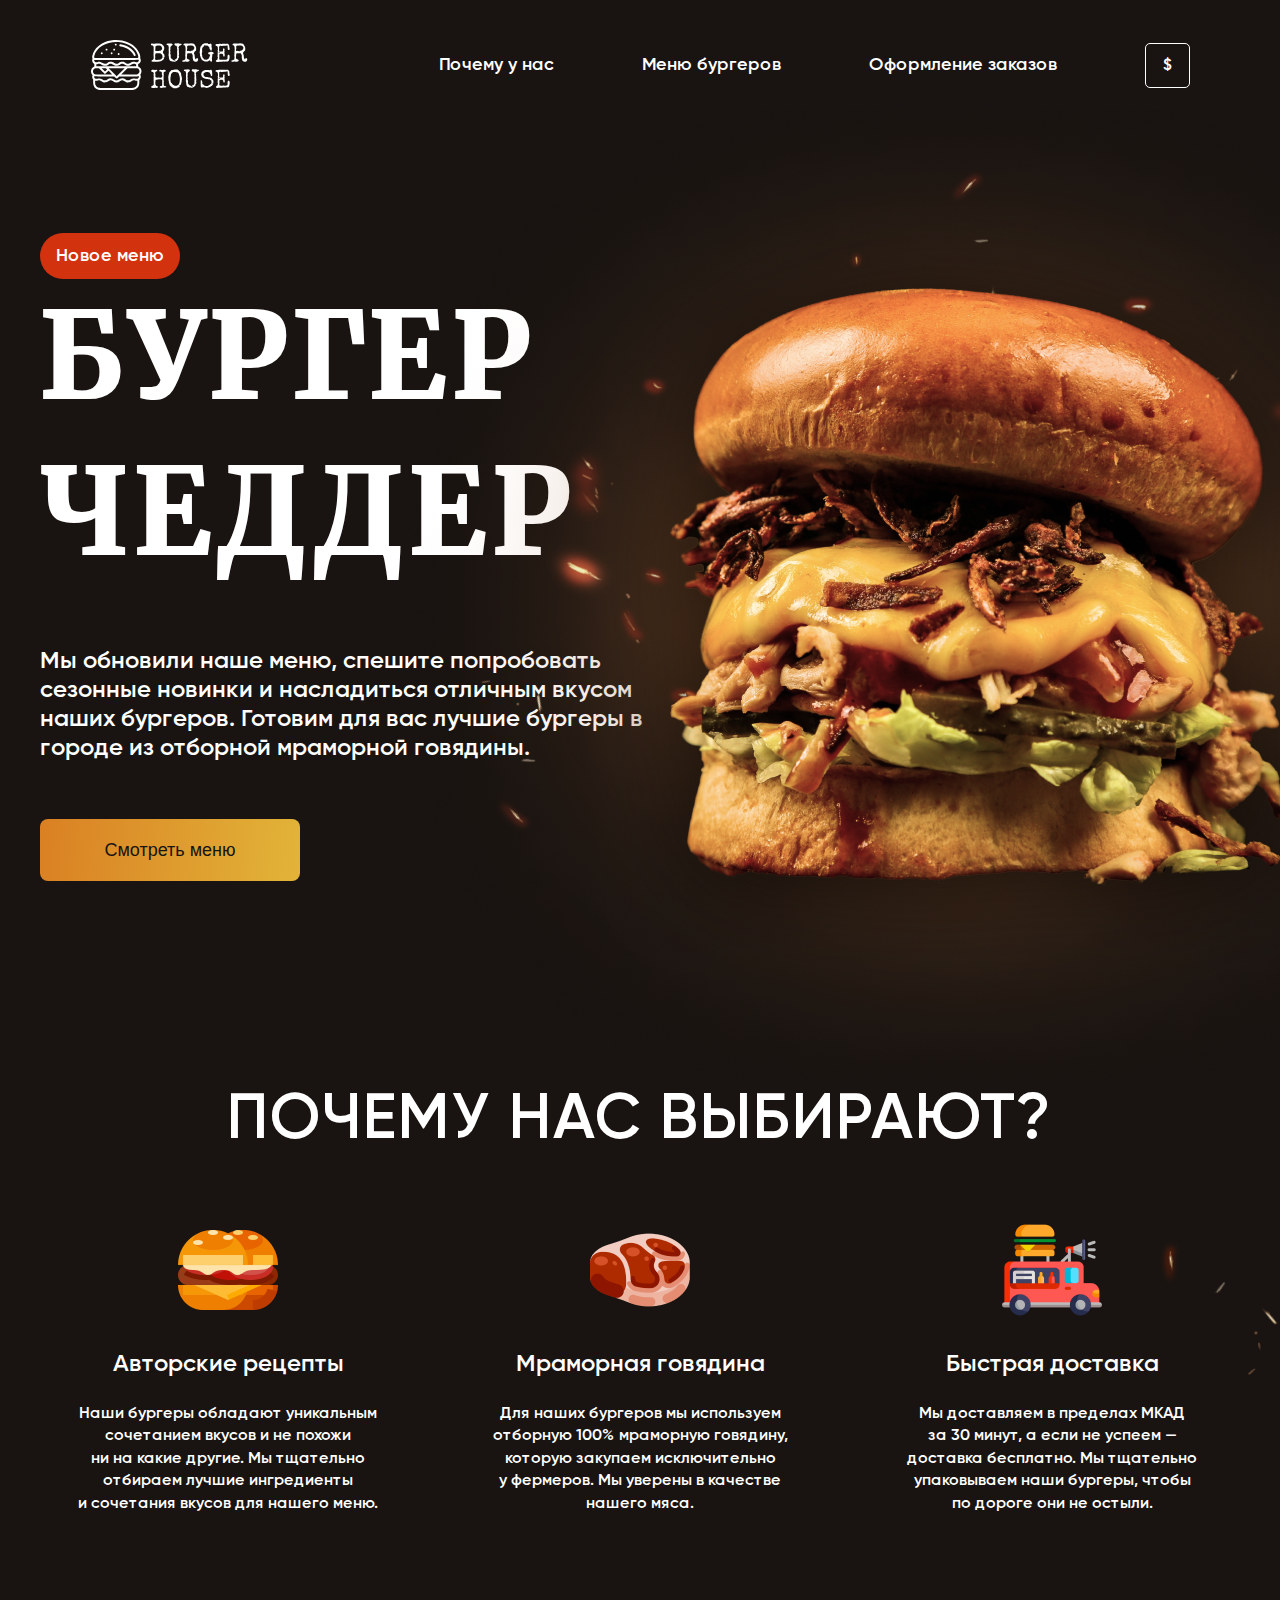
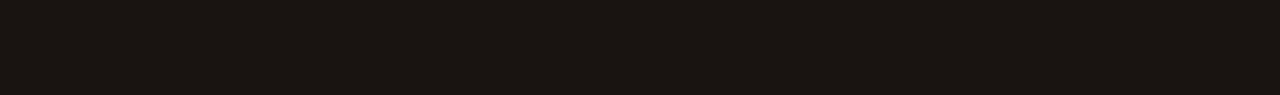
==== index.html @ 3ba9c291 "2 urok change error1" ====
<!DOCTYPE html>
<html lang="en">
<head>
    <meta charset="UTF-8">
    <meta name="viewport" content="width=device-width, initial-scale=1.0">
    <title>ITlogiya</title>
    <link rel="stylesheet" href="Styles/style.css">
</head>
<body>
    <section class="main">
        <header class="header">
            <div class="container">
                <div class="logo">
                    <img src="../Images/Logo.svg" alt="">
                </div>
                <nav class="menu">
                    <ul class="menu-list">
                        <li class="menu-item">
                            <a href="#">Почему у нас</a>
                        </li>
                        <li class="menu-item">
                            <a href="#">Меню бургеров</a>
                        </li>
                        <li class="menu-item">
                            <a href="#">Оформление заказов</a>
                        </li>
                    </ul>
                </nav>
                <div class="currency" title="Изменить валюту">$</div>
            </div>
        </header>

        <section class="main-content">
            <div class="container">
                <div class="main-info">
                    <span class="main-small-info">Новое меню</span>
                    <h1 class="main-title">бургер чеддер</h1>
                    <p class="main-text">
                        Мы обновили наше меню, спешите попробовать сезонные новинки и насладиться отличным вкусом наших бургеров. Готовим для вас лучшие бургеры в городе из отборной мраморной говядины.
                    </p>
                    <div class="main-action">
                        <button class="button">Смотреть меню</button>
                    </div>
                </div>
                <img src="../Images/main_burger.png" alt="Big burger" class="main-image">
            </div>
        </section>
    </section>

    <section class="why">
        <div class="container">
            <div class="why-title">Почему нас выбирают?</div>
            <div class="why-items">
                <div class="why-item">
                    <img src="../Images/burger.png" alt="burger" class="why-item-img">
                    <div class="why-item-title">Авторские рецепты</div>
                    <div class="why-item-text">Наши бургеры обладают уникальным сочетанием вкусов и не похожи ни на какие другие. Мы тщательно отбираем лучшие ингредиенты и сочетания вкусов для нашего меню.
                    </div>
                </div>
                <div class="why-item">
                    <img src="../Images/meat.png" alt="burger" class="why-item-img">
                    <div class="why-item-title">Мраморная говядина</div>
                    <div class="why-item-text">Для наших бургеров мы используем отборную 100% мраморную говядину, которую закупаем исключительно у фермеров. Мы уверены в качестве нашего мяса.
                    </div>
                </div>
                <div class="why-item">
                    <img src="../Images/food truck.png" alt="burger" class="why-item-img">
                    <div class="why-item-title">Быстрая доставка</div>
                    <div class="why-item-text">Мы доставляем в пределах МКАД за 30 минут, а если не успеем — доставка бесплатно. Мы тщательно упаковываем наши бургеры, чтобы по дороге они не остыли.
                    </div>
                </div>
            </div>
        </div>
    </section>

</body>
</html>
---- Styles/style.css ----
* {
    margin: 0;
    padding: 0;
}

@font-face {
    font-family: 'Gilroy';
    src: url("../Fonts/Gilroy-Semibold.ttf");
}

@font-face {
    font-family: 'Merriweather';
    src: url("../Fonts/Merriweather-Black.ttf");
}

body {
    background-color: #191411;
    font-family: 'Gilroy', sans-serif;
    color: white;
}

.container {
    max-width: 1200px;
    margin: 0px auto;
}

.button {
    border-radius: 8px;
    background: linear-gradient(96deg, #DA8023 0%, #E2B438 100%);
    width: 260px;
    height: 62px;
    box-sizing: border-box;
    display: flex;
    justify-content: center;
    align-items: center;
    border: 0;
    cursor: pointer;
    outline: none;
    font-size: 18px;
    color: #191411;
}

.button:hover{
    background: linear-gradient(96deg, #ac6115 0%, #9e7a19 100%);
}

.main{
    overflow: hidden;
    background-image: url("../Images/main_bg.png");
    background-position: top center;
}

.header {
    padding: 40px 0px;
}



.header, .container {
    display: flex;
    align-items: center;
    
}

.logo img {
    vertical-align: bottom;
}

.menu {
    margin-left: 191px;
}

.menu-list {
    list-style: none;
    display: flex;
}

.menu-item {
    margin-right: 88px;
}

.menu-item a {
    font-size: 18px;
    color: #fff;
    text-decoration: none;
    cursor: pointer;
}

.menu-item a:hover {
    border-bottom: 2px solid white;
}
.currency {
    border:  1px solid #fff;
    border-radius: 5px;
    width: 45px;
    height: 45px;
    padding: 6px;
    box-sizing: border-box;
    text-align: center;
    cursor: pointer;
    line-height: 32px;
    margin-left: auto;
    user-select: none;
}

.main-content {
    padding-top: 103px;
    padding-bottom: 199px;
}

.main-content .container {
    position: relative;
}

.main-info {
    max-width: 608px;
}

.main-small-info {
    background: #d3320f;
    border-radius: 100px;
    padding: 12px 16px;
    display: inline-block;
    font-size: 18px;
}

.main-title {
    font-family: 'Merriweather', sans-serif;
    font-size: 120px;
    line-height: 130%;
    letter-spacing: 0.03em;
    text-transform: uppercase;
    margin-bottom: 56px;
}

.main-text {
    font-size: 24px;
    line-height: 29px;
    margin-bottom: 56px;
}

.main-image {
    position: absolute;
    top: -123px;
    left: calc(100% - 991px);
}

.why {
    background-image: url('../Images/whybg.png');
    background-position: top center;
    background-size: initial;
    padding-bottom: 180px;
}

.why .container {
    display: flex;
    flex-direction: column;
}


.why-title{
    font-family: 'Merriweather' sans-serif;
    font-size: 64px;
    line-height: 80px;
    text-align: center;
    letter-spacing: 0.03em;
    text-transform: uppercase;
}

.why-items{
    margin-top: 60px;
    display: grid;
    gap: 100px;
    grid-template-columns: repeat(3, 312px);
    justify-content: center;
}

.why-item {
    text-align: center;
}

.why-item-title {
    font-size: 24px;
    line-height: 29px;
    padding: 24px 0px;
}

.why-item-text {
    font-size: 16px;
    line-height: 140%;
}
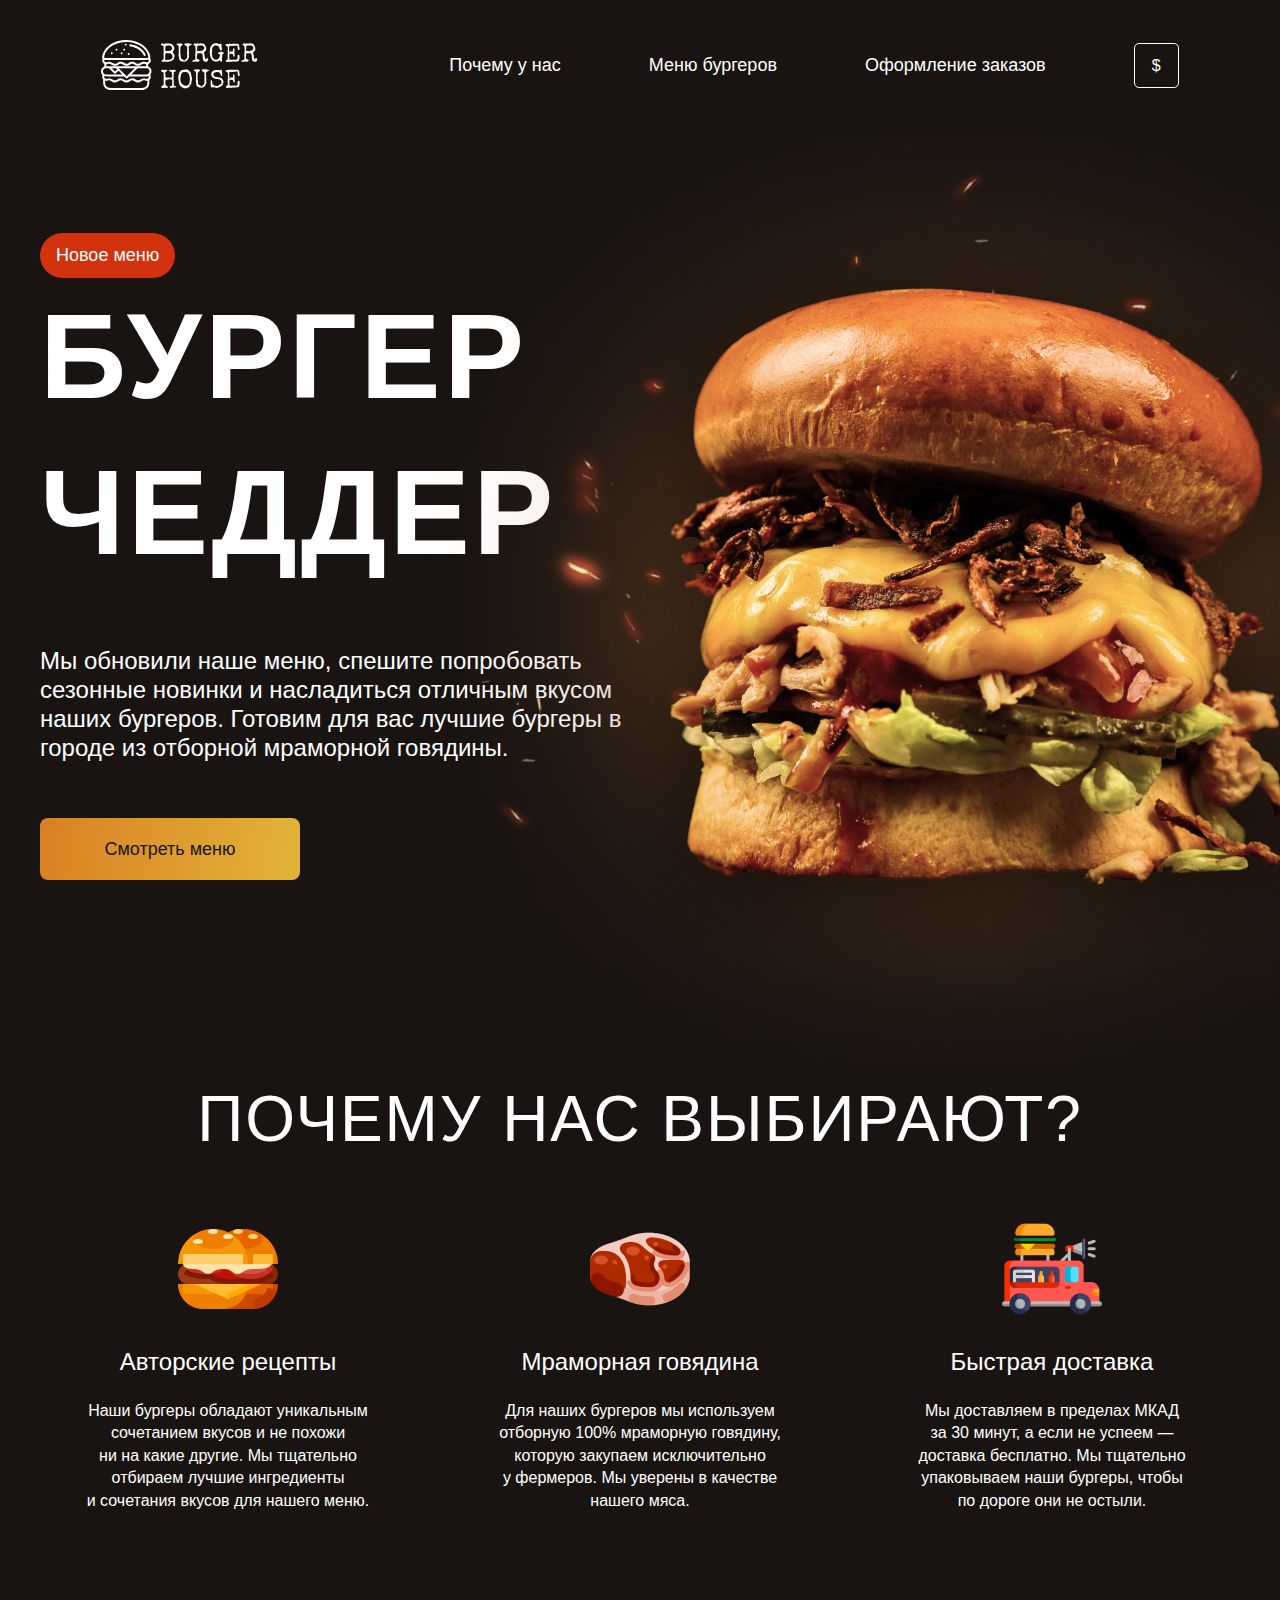
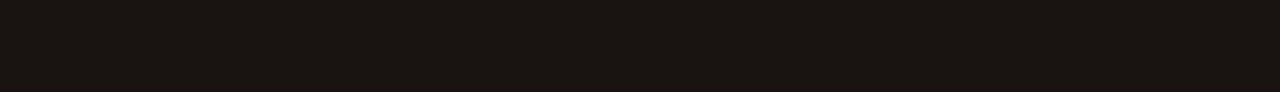
==== commit c94d0384: "change error2" ====
--- a/index.html
+++ b/index.html
@@ -11,7 +11,7 @@
         <header class="header">
             <div class="container">
                 <div class="logo">
-                    <img src="../Images/Logo.svg" alt="">
+                    <img src="Images/Logo.svg" alt="">
                 </div>
                 <nav class="menu">
                     <ul class="menu-list">
@@ -42,7 +42,7 @@
                         <button class="button">Смотреть меню</button>
                     </div>
                 </div>
-                <img src="../Images/main_burger.png" alt="Big burger" class="main-image">
+                <img src="Images/main_burger.png" alt="Big burger" class="main-image">
             </div>
         </section>
     </section>
@@ -52,19 +52,19 @@
             <div class="why-title">Почему нас выбирают?</div>
             <div class="why-items">
                 <div class="why-item">
-                    <img src="../Images/burger.png" alt="burger" class="why-item-img">
+                    <img src="Images/burger.png" alt="burger" class="why-item-img">
                     <div class="why-item-title">Авторские рецепты</div>
                     <div class="why-item-text">Наши бургеры обладают уникальным сочетанием вкусов и не похожи ни на какие другие. Мы тщательно отбираем лучшие ингредиенты и сочетания вкусов для нашего меню.
                     </div>
                 </div>
                 <div class="why-item">
-                    <img src="../Images/meat.png" alt="burger" class="why-item-img">
+                    <img src="Images/meat.png" alt="burger" class="why-item-img">
                     <div class="why-item-title">Мраморная говядина</div>
                     <div class="why-item-text">Для наших бургеров мы используем отборную 100% мраморную говядину, которую закупаем исключительно у фермеров. Мы уверены в качестве нашего мяса.
                     </div>
                 </div>
                 <div class="why-item">
-                    <img src="../Images/food truck.png" alt="burger" class="why-item-img">
+                    <img src="Images/food truck.png" alt="burger" class="why-item-img">
                     <div class="why-item-title">Быстрая доставка</div>
                     <div class="why-item-text">Мы доставляем в пределах МКАД за 30 минут, а если не успеем — доставка бесплатно. Мы тщательно упаковываем наши бургеры, чтобы по дороге они не остыли.
                     </div>
--- a/Styles/style.css
+++ b/Styles/style.css
@@ -5,12 +5,12 @@
 
 @font-face {
     font-family: 'Gilroy';
-    src: url("../Fonts/Gilroy-Semibold.ttf");
+    src: url("Fonts/Gilroy-Semibold.ttf");
 }
 
 @font-face {
     font-family: 'Merriweather';
-    src: url("../Fonts/Merriweather-Black.ttf");
+    src: url("Fonts/Merriweather-Black.ttf");
 }
 
 body {
@@ -46,7 +46,7 @@
 
 .main{
     overflow: hidden;
-    background-image: url("../Images/main_bg.png");
+    background-image: url("Images/main_bg.png");
     background-position: top center;
 }
 
@@ -146,7 +146,7 @@
 }
 
 .why {
-    background-image: url('../Images/whybg.png');
+    background-image: url('Images/whybg.png');
     background-position: top center;
     background-size: initial;
     padding-bottom: 180px;
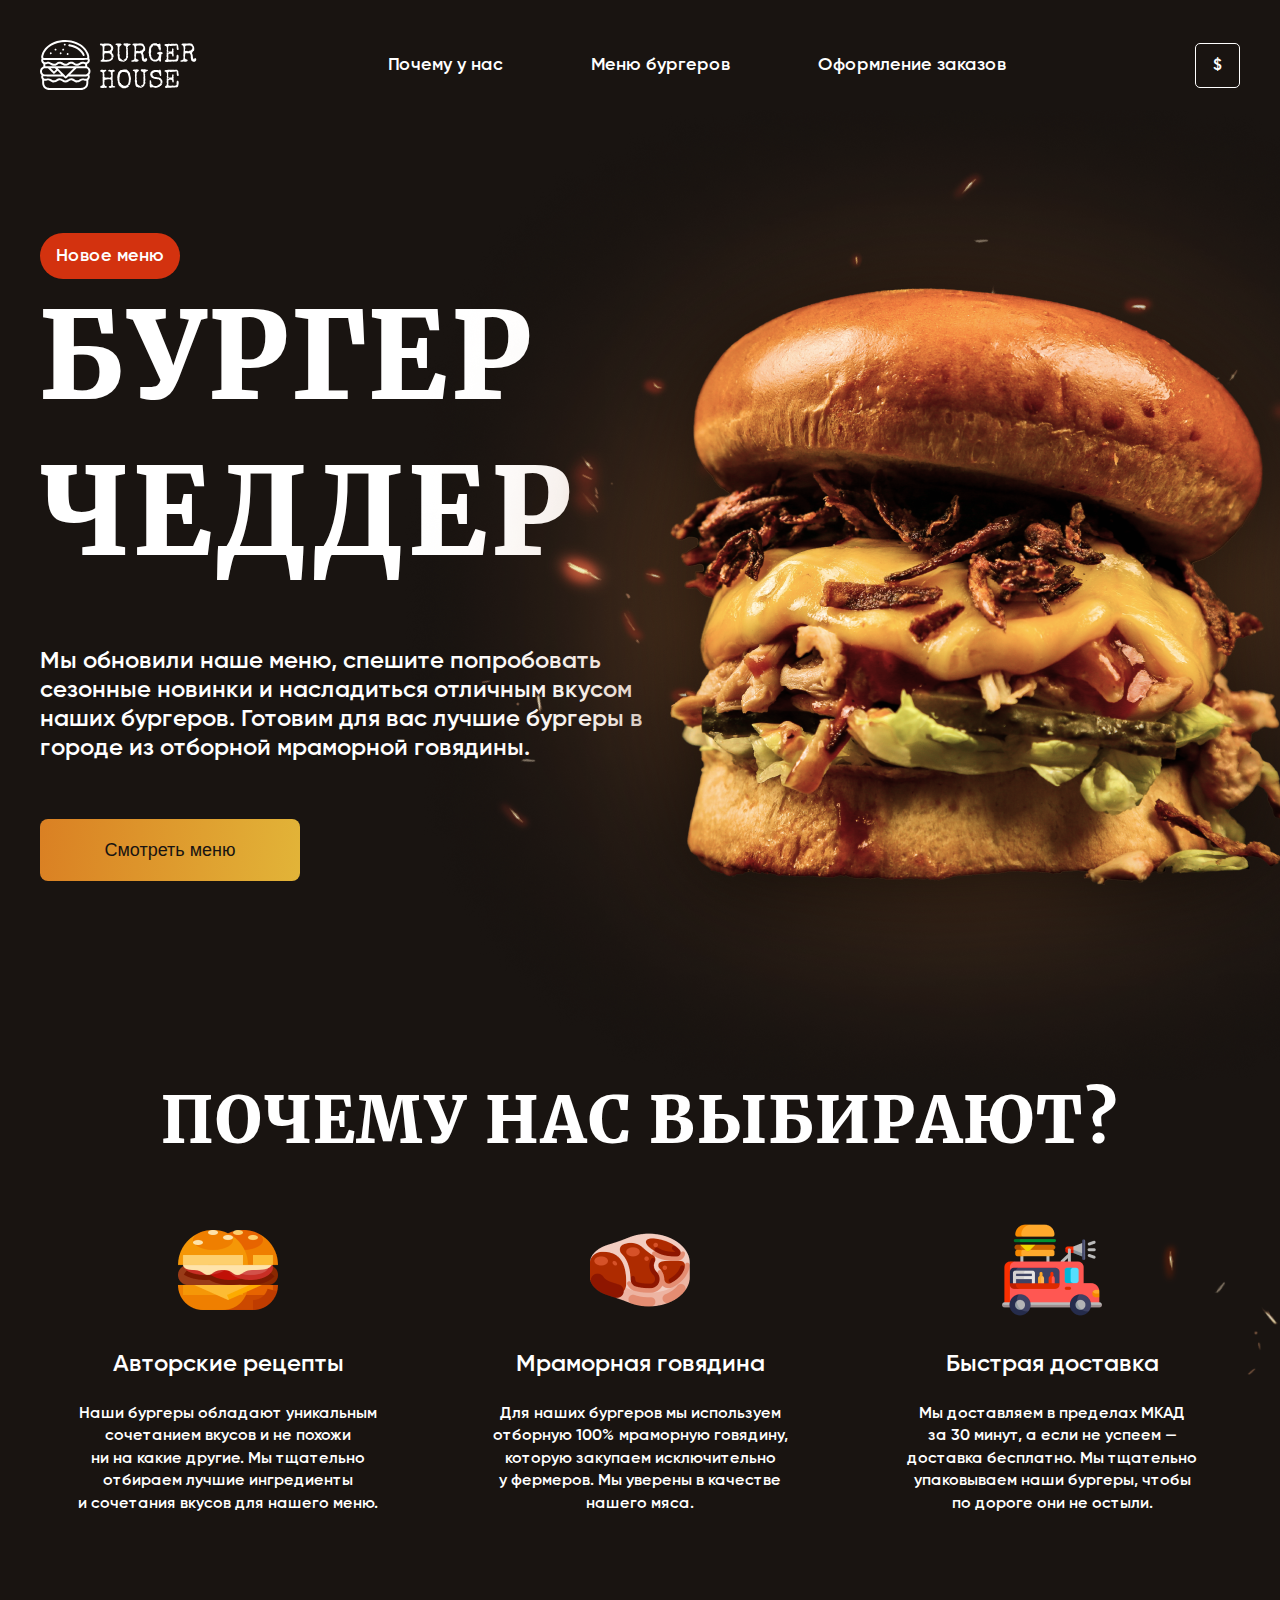
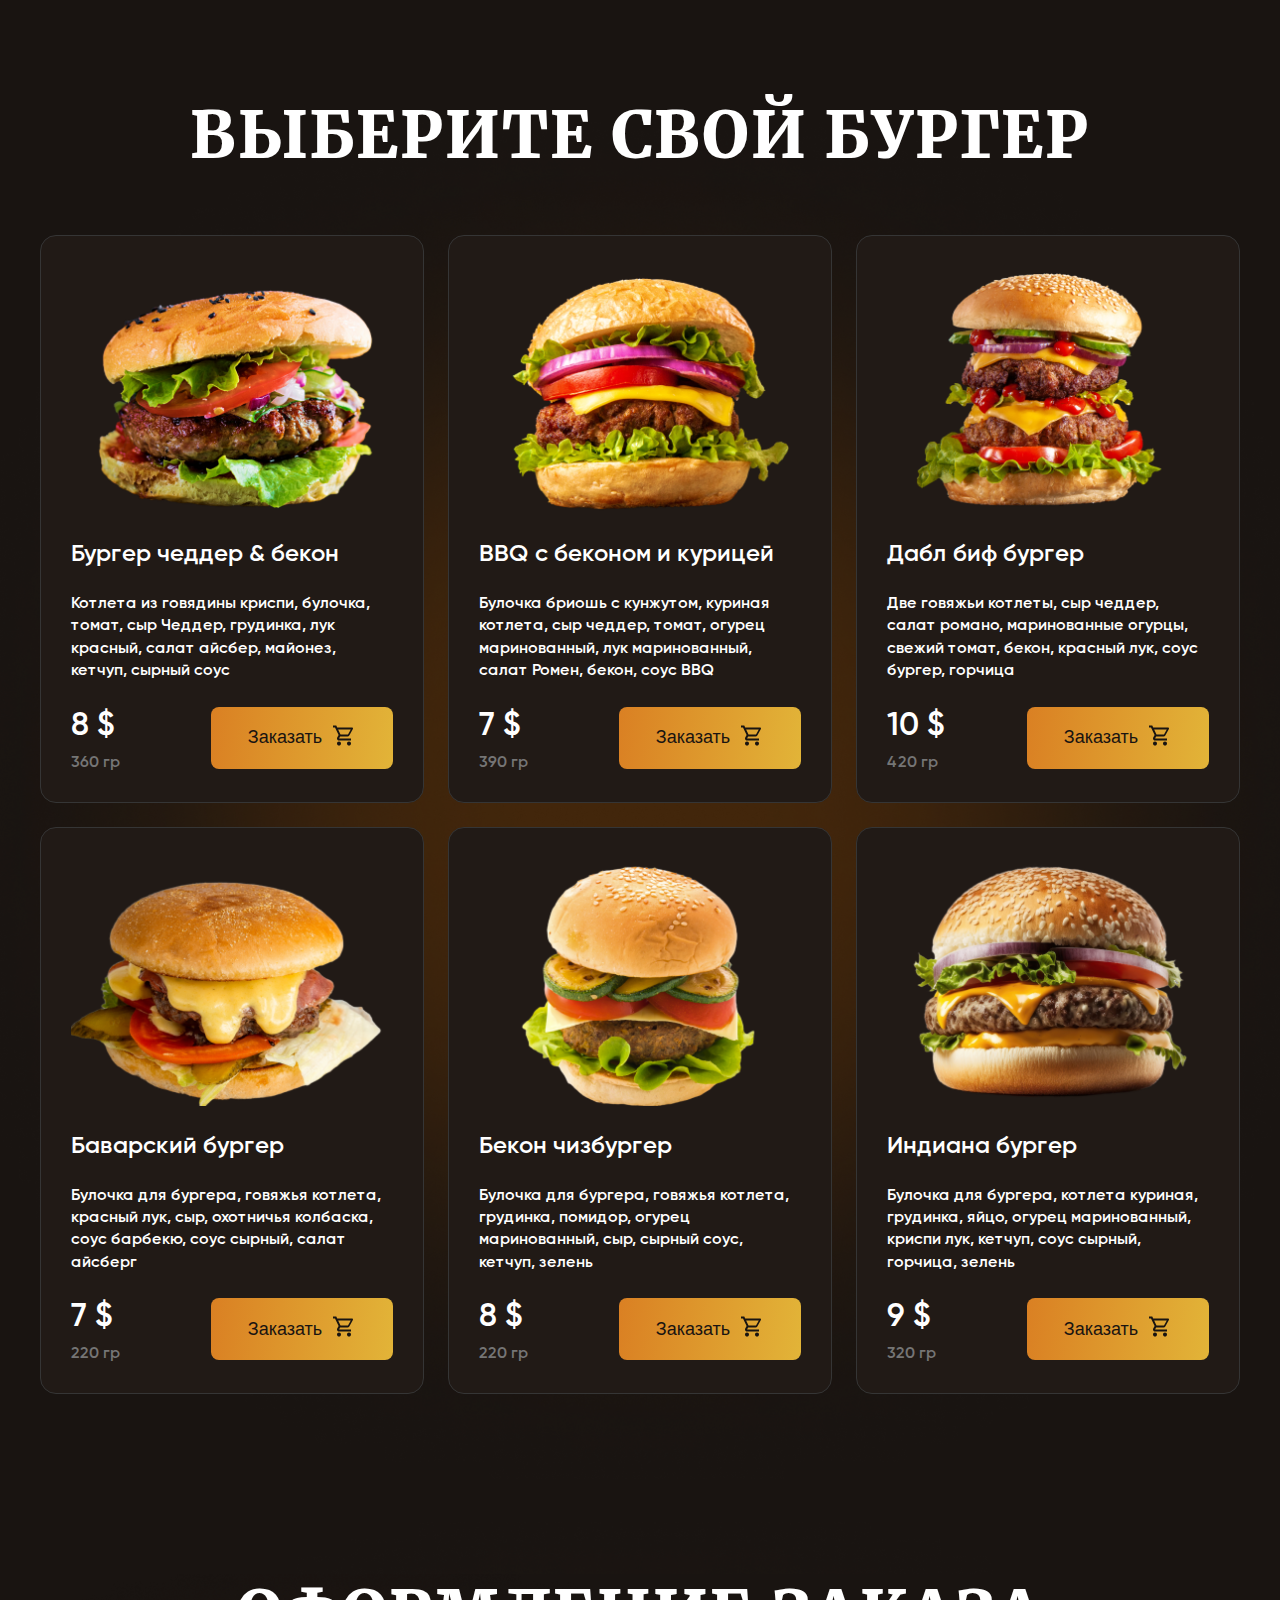
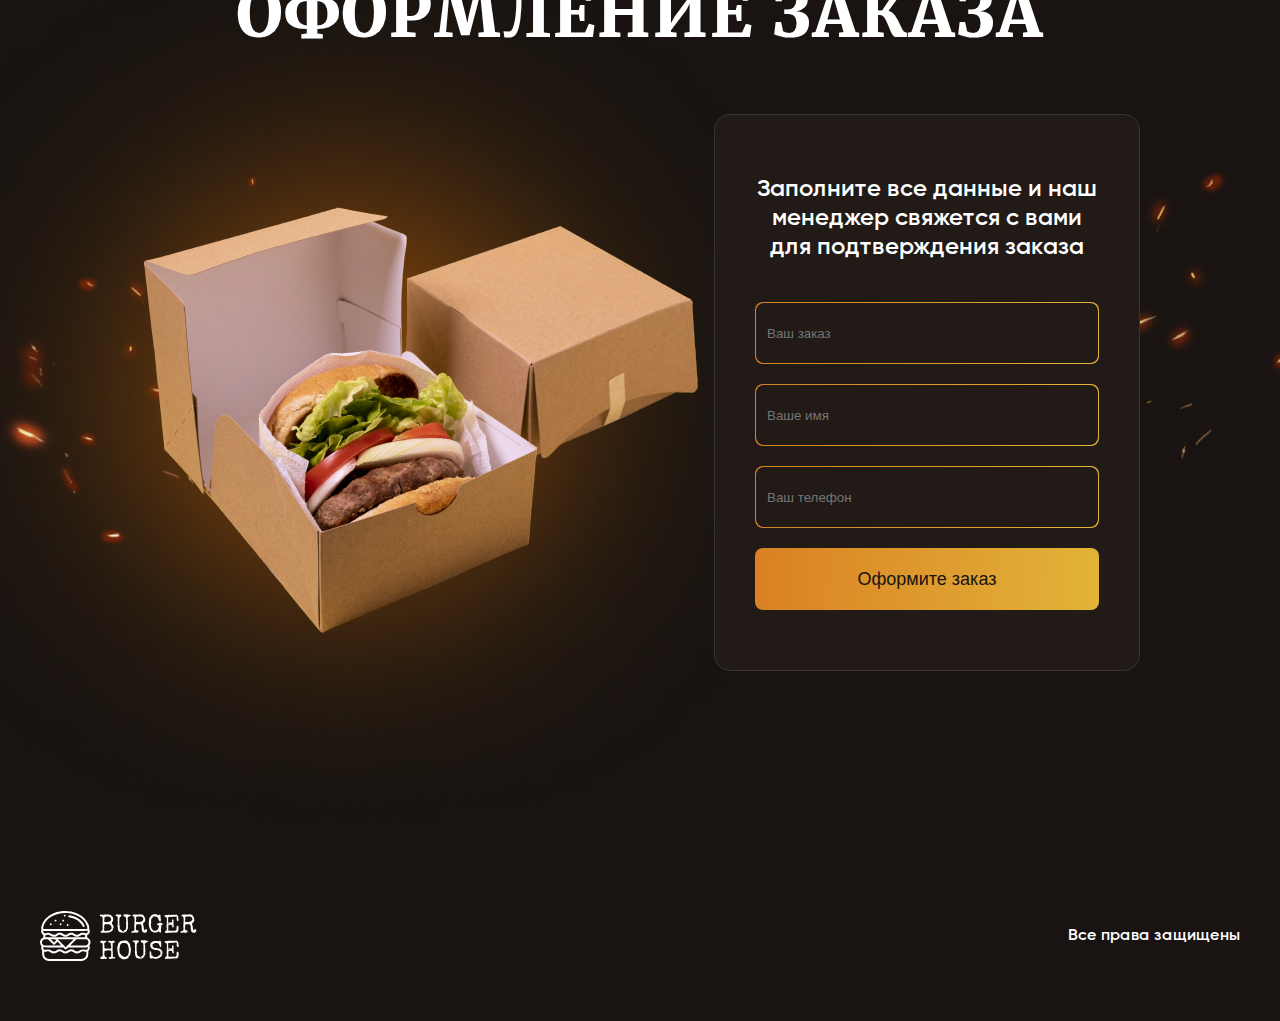
==== commit c2e6181a: "3 urok ready" ====
--- a/index.html
+++ b/index.html
@@ -49,7 +49,7 @@
 
     <section class="why">
         <div class="container">
-            <div class="why-title">Почему нас выбирают?</div>
+            <div class="why-title common-title">Почему нас выбирают?</div>
             <div class="why-items">
                 <div class="why-item">
                     <img src="Images/burger.png" alt="burger" class="why-item-img">
@@ -73,5 +73,194 @@
         </div>
     </section>
 
+
+    <section class="products">
+        <div class="container">
+            <div class="products-title common-title">Выберите свой бургер</div>
+            <div class="products-items">
+                <div class="products-item">
+                    <div class="products-item-image">
+                        <img src="Images/7.png" alt="">
+                    </div>
+                    <div class="products-item-title">Бургер чеддер & бекон</div>
+                    <div class="products-item-text">
+                        Котлета из говядины криспи, булочка, томат, сыр Чеддер, грудинка, лук красный, салат айсбер, майонез, кетчуп, сырный соус
+                    </div>
+                    <div class="products-item-extra">
+                        <div class="products-items-info">
+                            <div class="products-item-price">8 $</div>
+                            <div class="products-item-weight">360 гр</div>
+                        </div>
+                        <div class="products-item-action">
+                            <button class="button product-button">
+                                <span>Заказать</span>
+                                <span>
+                                    <svg xmlns="http://www.w3.org/2000/svg" width="24" height="25" viewBox="0 0 24 25" fill="none">
+                                        <path d="M17 18.5C17.5304 18.5 18.0391 18.7107 18.4142 19.0858C18.7893 19.4609 19 19.9696 19 20.5C19 21.0304 18.7893 21.5391 18.4142 21.9142C18.0391 22.2893 17.5304 22.5 17 22.5C16.4696 22.5 15.9609 22.2893 15.5858 21.9142C15.2107 21.5391 15 21.0304 15 20.5C15 19.39 15.89 18.5 17 18.5ZM1 2.5H4.27L5.21 4.5H20C20.2652 4.5 20.5196 4.60536 20.7071 4.79289C20.8946 4.98043 21 5.23478 21 5.5C21 5.67 20.95 5.84 20.88 6L17.3 12.47C16.96 13.08 16.3 13.5 15.55 13.5H8.1L7.2 15.13L7.17 15.25C7.17 15.3163 7.19634 15.3799 7.24322 15.4268C7.29011 15.4737 7.3537 15.5 7.42 15.5H19V17.5H7C6.46957 17.5 5.96086 17.2893 5.58579 16.9142C5.21071 16.5391 5 16.0304 5 15.5C5 15.15 5.09 14.82 5.24 14.54L6.6 12.09L3 4.5H1V2.5ZM7 18.5C7.53043 18.5 8.03914 18.7107 8.41421 19.0858C8.78929 19.4609 9 19.9696 9 20.5C9 21.0304 8.78929 21.5391 8.41421 21.9142C8.03914 22.2893 7.53043 22.5 7 22.5C6.46957 22.5 5.96086 22.2893 5.58579 21.9142C5.21071 21.5391 5 21.0304 5 20.5C5 19.39 5.89 18.5 7 18.5ZM16 11.5L18.78 6.5H6.14L8.5 11.5H16Z" fill="#191411"/>
+                                    </svg>
+                                </span>
+                            </button>
+                        </div>
+                    </div>
+                </div>                
+                <div class="products-item">
+                    <div class="products-item-image">
+                        <img src="Images/8.png" alt="">
+                    </div>
+                    <div class="products-item-title">BBQ с беконом и курицей</div>
+                    <div class="products-item-text">
+                        Булочка бриошь с кунжутом, куриная котлета, сыр чеддер, томат, огурец маринованный, лук маринованный, салат Ромен, бекон, соус BBQ
+                    </div>
+                    <div class="products-item-extra">
+                        <div class="products-items-info">
+                            <div class="products-item-price">7 $</div>
+                            <div class="products-item-weight">390 гр</div>
+                        </div>
+                        <div class="products-item-action">
+                            <button class="button product-button">
+                                <span>Заказать</span>
+                                <span>
+                                    <svg xmlns="http://www.w3.org/2000/svg" width="24" height="25" viewBox="0 0 24 25" fill="none">
+                                        <path d="M17 18.5C17.5304 18.5 18.0391 18.7107 18.4142 19.0858C18.7893 19.4609 19 19.9696 19 20.5C19 21.0304 18.7893 21.5391 18.4142 21.9142C18.0391 22.2893 17.5304 22.5 17 22.5C16.4696 22.5 15.9609 22.2893 15.5858 21.9142C15.2107 21.5391 15 21.0304 15 20.5C15 19.39 15.89 18.5 17 18.5ZM1 2.5H4.27L5.21 4.5H20C20.2652 4.5 20.5196 4.60536 20.7071 4.79289C20.8946 4.98043 21 5.23478 21 5.5C21 5.67 20.95 5.84 20.88 6L17.3 12.47C16.96 13.08 16.3 13.5 15.55 13.5H8.1L7.2 15.13L7.17 15.25C7.17 15.3163 7.19634 15.3799 7.24322 15.4268C7.29011 15.4737 7.3537 15.5 7.42 15.5H19V17.5H7C6.46957 17.5 5.96086 17.2893 5.58579 16.9142C5.21071 16.5391 5 16.0304 5 15.5C5 15.15 5.09 14.82 5.24 14.54L6.6 12.09L3 4.5H1V2.5ZM7 18.5C7.53043 18.5 8.03914 18.7107 8.41421 19.0858C8.78929 19.4609 9 19.9696 9 20.5C9 21.0304 8.78929 21.5391 8.41421 21.9142C8.03914 22.2893 7.53043 22.5 7 22.5C6.46957 22.5 5.96086 22.2893 5.58579 21.9142C5.21071 21.5391 5 21.0304 5 20.5C5 19.39 5.89 18.5 7 18.5ZM16 11.5L18.78 6.5H6.14L8.5 11.5H16Z" fill="#191411"/>
+                                    </svg>
+                                </span>
+                            </button>
+                        </div>
+                    </div>
+                </div>
+                <div class="products-item">
+                    <div class="products-item-image">
+                        <img src="Images/9.png" alt="">
+                    </div>
+                    <div class="products-item-title">Дабл биф бургер</div>
+                    <div class="products-item-text">
+                        Две говяжьи котлеты, сыр чеддер, салат романо, маринованные огурцы, свежий томат, бекон, красный лук, соус бургер, горчица
+                    </div>
+                    <div class="products-item-extra">
+                        <div class="products-items-info">
+                            <div class="products-item-price">10 $</div>
+                            <div class="products-item-weight">420 гр</div>
+                        </div>
+                        <div class="products-item-action">
+                            <button class="button product-button">
+                                <span>Заказать</span>
+                                <span>
+                                    <svg xmlns="http://www.w3.org/2000/svg" width="24" height="25" viewBox="0 0 24 25" fill="none">
+                                        <path d="M17 18.5C17.5304 18.5 18.0391 18.7107 18.4142 19.0858C18.7893 19.4609 19 19.9696 19 20.5C19 21.0304 18.7893 21.5391 18.4142 21.9142C18.0391 22.2893 17.5304 22.5 17 22.5C16.4696 22.5 15.9609 22.2893 15.5858 21.9142C15.2107 21.5391 15 21.0304 15 20.5C15 19.39 15.89 18.5 17 18.5ZM1 2.5H4.27L5.21 4.5H20C20.2652 4.5 20.5196 4.60536 20.7071 4.79289C20.8946 4.98043 21 5.23478 21 5.5C21 5.67 20.95 5.84 20.88 6L17.3 12.47C16.96 13.08 16.3 13.5 15.55 13.5H8.1L7.2 15.13L7.17 15.25C7.17 15.3163 7.19634 15.3799 7.24322 15.4268C7.29011 15.4737 7.3537 15.5 7.42 15.5H19V17.5H7C6.46957 17.5 5.96086 17.2893 5.58579 16.9142C5.21071 16.5391 5 16.0304 5 15.5C5 15.15 5.09 14.82 5.24 14.54L6.6 12.09L3 4.5H1V2.5ZM7 18.5C7.53043 18.5 8.03914 18.7107 8.41421 19.0858C8.78929 19.4609 9 19.9696 9 20.5C9 21.0304 8.78929 21.5391 8.41421 21.9142C8.03914 22.2893 7.53043 22.5 7 22.5C6.46957 22.5 5.96086 22.2893 5.58579 21.9142C5.21071 21.5391 5 21.0304 5 20.5C5 19.39 5.89 18.5 7 18.5ZM16 11.5L18.78 6.5H6.14L8.5 11.5H16Z" fill="#191411"/>
+                                    </svg>
+                                </span>
+                            </button>
+                        </div>
+                    </div>
+                </div>
+                <div class="products-item">
+                    <div class="products-item-image">
+                        <img src="Images/10.png" alt="">
+                    </div>
+                    <div class="products-item-title">Баварский бургер</div>
+                    <div class="products-item-text">
+                        Булочка для бургера, говяжья котлета, красный лук, сыр, охотничья колбаска, соус барбекю, соус сырный, салат айсберг
+                    </div>
+                    <div class="products-item-extra">
+                        <div class="products-items-info">
+                            <div class="products-item-price">7 $</div>
+                            <div class="products-item-weight">220 гр</div>
+                        </div>
+                        <div class="products-item-action">
+                            <button class="button product-button">
+                                <span>Заказать</span>
+                                <span>
+                                    <svg xmlns="http://www.w3.org/2000/svg" width="24" height="25" viewBox="0 0 24 25" fill="none">
+                                        <path d="M17 18.5C17.5304 18.5 18.0391 18.7107 18.4142 19.0858C18.7893 19.4609 19 19.9696 19 20.5C19 21.0304 18.7893 21.5391 18.4142 21.9142C18.0391 22.2893 17.5304 22.5 17 22.5C16.4696 22.5 15.9609 22.2893 15.5858 21.9142C15.2107 21.5391 15 21.0304 15 20.5C15 19.39 15.89 18.5 17 18.5ZM1 2.5H4.27L5.21 4.5H20C20.2652 4.5 20.5196 4.60536 20.7071 4.79289C20.8946 4.98043 21 5.23478 21 5.5C21 5.67 20.95 5.84 20.88 6L17.3 12.47C16.96 13.08 16.3 13.5 15.55 13.5H8.1L7.2 15.13L7.17 15.25C7.17 15.3163 7.19634 15.3799 7.24322 15.4268C7.29011 15.4737 7.3537 15.5 7.42 15.5H19V17.5H7C6.46957 17.5 5.96086 17.2893 5.58579 16.9142C5.21071 16.5391 5 16.0304 5 15.5C5 15.15 5.09 14.82 5.24 14.54L6.6 12.09L3 4.5H1V2.5ZM7 18.5C7.53043 18.5 8.03914 18.7107 8.41421 19.0858C8.78929 19.4609 9 19.9696 9 20.5C9 21.0304 8.78929 21.5391 8.41421 21.9142C8.03914 22.2893 7.53043 22.5 7 22.5C6.46957 22.5 5.96086 22.2893 5.58579 21.9142C5.21071 21.5391 5 21.0304 5 20.5C5 19.39 5.89 18.5 7 18.5ZM16 11.5L18.78 6.5H6.14L8.5 11.5H16Z" fill="#191411"/>
+                                    </svg>
+                                </span>
+                            </button>
+                        </div>
+                    </div>
+                </div>
+                <div class="products-item">
+                    <div class="products-item-image">
+                        <img src="Images/11.png" alt="">
+                    </div>
+                    <div class="products-item-title">Бекон чизбургер</div>
+                    <div class="products-item-text">
+                        Булочка для бургера, говяжья котлета, грудинка, помидор, огурец маринованный, сыр, сырный соус, кетчуп, зелень
+                    </div>
+                    <div class="products-item-extra">
+                        <div class="products-items-info">
+                            <div class="products-item-price">8 $</div>
+                            <div class="products-item-weight">220 гр</div>
+                        </div>
+                        <div class="products-item-action">
+                            <button class="button product-button">
+                                <span>Заказать</span>
+                                <span>
+                                    <svg xmlns="http://www.w3.org/2000/svg" width="24" height="25" viewBox="0 0 24 25" fill="none">
+                                        <path d="M17 18.5C17.5304 18.5 18.0391 18.7107 18.4142 19.0858C18.7893 19.4609 19 19.9696 19 20.5C19 21.0304 18.7893 21.5391 18.4142 21.9142C18.0391 22.2893 17.5304 22.5 17 22.5C16.4696 22.5 15.9609 22.2893 15.5858 21.9142C15.2107 21.5391 15 21.0304 15 20.5C15 19.39 15.89 18.5 17 18.5ZM1 2.5H4.27L5.21 4.5H20C20.2652 4.5 20.5196 4.60536 20.7071 4.79289C20.8946 4.98043 21 5.23478 21 5.5C21 5.67 20.95 5.84 20.88 6L17.3 12.47C16.96 13.08 16.3 13.5 15.55 13.5H8.1L7.2 15.13L7.17 15.25C7.17 15.3163 7.19634 15.3799 7.24322 15.4268C7.29011 15.4737 7.3537 15.5 7.42 15.5H19V17.5H7C6.46957 17.5 5.96086 17.2893 5.58579 16.9142C5.21071 16.5391 5 16.0304 5 15.5C5 15.15 5.09 14.82 5.24 14.54L6.6 12.09L3 4.5H1V2.5ZM7 18.5C7.53043 18.5 8.03914 18.7107 8.41421 19.0858C8.78929 19.4609 9 19.9696 9 20.5C9 21.0304 8.78929 21.5391 8.41421 21.9142C8.03914 22.2893 7.53043 22.5 7 22.5C6.46957 22.5 5.96086 22.2893 5.58579 21.9142C5.21071 21.5391 5 21.0304 5 20.5C5 19.39 5.89 18.5 7 18.5ZM16 11.5L18.78 6.5H6.14L8.5 11.5H16Z" fill="#191411"/>
+                                    </svg>
+                                </span>
+                            </button>
+                        </div>
+                    </div>
+                </div>
+                <div class="products-item">
+                    <div class="products-item-image">
+                        <img src="Images/12.png" alt="">
+                    </div>
+                    <div class="products-item-title">Индиана бургер</div>
+                    <div class="products-item-text">
+                        Булочка для бургера, котлета куриная, грудинка, яйцо, огурец маринованный, криспи лук, кетчуп, соус сырный, горчица, зелень
+                    </div>
+                    <div class="products-item-extra">
+                        <div class="products-items-info">
+                            <div class="products-item-price">9 $</div>
+                            <div class="products-item-weight">320 гр</div>
+                        </div>
+                        <div class="products-item-action">
+                            <button class="button product-button">
+                                <span>Заказать</span>
+                                <span>
+                                    <svg xmlns="http://www.w3.org/2000/svg" width="24" height="25" viewBox="0 0 24 25" fill="none">
+                                        <path d="M17 18.5C17.5304 18.5 18.0391 18.7107 18.4142 19.0858C18.7893 19.4609 19 19.9696 19 20.5C19 21.0304 18.7893 21.5391 18.4142 21.9142C18.0391 22.2893 17.5304 22.5 17 22.5C16.4696 22.5 15.9609 22.2893 15.5858 21.9142C15.2107 21.5391 15 21.0304 15 20.5C15 19.39 15.89 18.5 17 18.5ZM1 2.5H4.27L5.21 4.5H20C20.2652 4.5 20.5196 4.60536 20.7071 4.79289C20.8946 4.98043 21 5.23478 21 5.5C21 5.67 20.95 5.84 20.88 6L17.3 12.47C16.96 13.08 16.3 13.5 15.55 13.5H8.1L7.2 15.13L7.17 15.25C7.17 15.3163 7.19634 15.3799 7.24322 15.4268C7.29011 15.4737 7.3537 15.5 7.42 15.5H19V17.5H7C6.46957 17.5 5.96086 17.2893 5.58579 16.9142C5.21071 16.5391 5 16.0304 5 15.5C5 15.15 5.09 14.82 5.24 14.54L6.6 12.09L3 4.5H1V2.5ZM7 18.5C7.53043 18.5 8.03914 18.7107 8.41421 19.0858C8.78929 19.4609 9 19.9696 9 20.5C9 21.0304 8.78929 21.5391 8.41421 21.9142C8.03914 22.2893 7.53043 22.5 7 22.5C6.46957 22.5 5.96086 22.2893 5.58579 21.9142C5.21071 21.5391 5 21.0304 5 20.5C5 19.39 5.89 18.5 7 18.5ZM16 11.5L18.78 6.5H6.14L8.5 11.5H16Z" fill="#191411"/>
+                                    </svg>
+                                </span>
+                            </button>
+                        </div>
+                    </div>
+                </div>
+            </div>
+        </div>
+    </section>
+
+    <section class="order">
+        <div class="container">
+            <div class="order-title common-title">Оформление заказа</div>
+            <img src="Images/order_image.png" alt="Burger in the box" class="order-image">
+            <div class="order-form">
+                <div class="order-form-text">Заполните все данные и наш менеджер свяжется с вами для подтверждения заказа</div>
+                <div class="order-form-inputs">
+                    <div class="order-form-input">
+                        <input type="text" placeholder="Ваш заказ">
+                    </div>
+                    <div class="order-form-input">
+                        <input type="text" placeholder="Ваше имя">
+                    </div>
+                    <div class="order-form-input">
+                        <input type="text" placeholder="Ваш телефон">
+                    </div>
+                    <button class="button">Оформите заказ</button>
+                </div>
+            </div>
+        </div>
+    </section>
+
+    <footer class="footer">
+        <div class="container">
+            <div class="logo">
+                <img src="Images/Logo.svg" alt="Logo">
+            </div>
+            <div class="rights">Все права защищены</div>
+        </div>
+    </footer>
 </body>
 </html>--- a/Styles/style.css
+++ b/Styles/style.css
@@ -5,12 +5,12 @@
 
 @font-face {
     font-family: 'Gilroy';
-    src: url("Fonts/Gilroy-Semibold.ttf");
+    src: url("../Fonts/Gilroy-Semibold.ttf");
 }
 
 @font-face {
     font-family: 'Merriweather';
-    src: url("Fonts/Merriweather-Black.ttf");
+    src: url("../Fonts/Merriweather-Black.ttf");
 }
 
 body {
@@ -44,9 +44,18 @@
     background: linear-gradient(96deg, #ac6115 0%, #9e7a19 100%);
 }
 
+.common-title {
+    font-family: 'Merriweather', sans-serif;
+    font-size: 64px;
+    line-height: 80px;
+    text-align: center;
+    letter-spacing: 0.03em;
+    text-transform: uppercase;
+}
+
 .main{
     overflow: hidden;
-    background-image: url("Images/main_bg.png");
+    background-image: url("../Images/main_bg.png");
     background-position: top center;
 }
 
@@ -56,7 +65,7 @@
 
 
 
-.header, .container {
+.header .container {
     display: flex;
     align-items: center;
     
@@ -146,16 +155,13 @@
 }
 
 .why {
-    background-image: url('Images/whybg.png');
+    background-image: url('../Images/whybg.png');
     background-position: top center;
     background-size: initial;
     padding-bottom: 180px;
 }
 
-.why .container {
-    display: flex;
-    flex-direction: column;
-}
+
 
 
 .why-title{
@@ -190,3 +196,158 @@
     line-height: 140%;
 }
 
+
+.products {
+    background-image: url("../Images/burgers_bg.png");
+    background-position: top center;
+    background-size: 1400px;
+    padding-bottom: 180px;
+}
+
+.products-items {
+    display: grid;
+    grid-template-columns: repeat(3, 384px);
+    gap: 24px;
+    margin-top: 60px;
+}
+
+.products-item {
+    padding: 30px;
+    background: #211a16;
+    border: 1px solid #353535;
+    border-radius: 16px;
+}
+
+.products-item-image {
+    height: 250px;
+}
+
+.products-item-image img {
+    max-width: 100%;
+}
+
+.products-item-title {
+    font-size: 24px;
+    line-height: 29px;
+    padding: 24px 0;
+}
+
+.products-item-text {
+    font-size: 16px;
+    line-height: 140%;
+    margin-bottom: 24px;
+}
+
+.products-item-extra {
+    display: flex;
+    justify-content: space-between;
+}
+
+.products-item-price {
+    font-size: 32px;
+    line-height: 39px;
+    margin-bottom: 8px;
+}
+
+.products-item-weight {
+    font-size: 16px;
+    line-height: 18px;
+    color: #757575;
+}
+
+.button.product-button {
+    display: flex;
+    align-items: center;
+    justify-content: center;
+    width: 182px;
+    height: 62px;
+}
+
+.button.product-button span:first-child {
+    margin-right: 10px;
+}
+
+.order {
+    background-image: url("../Images/order_bg.png");
+    background-position: top center;
+    background-repeat: no-repeat;
+    padding-bottom: 180px;
+    overflow: hidden;
+}
+
+.order .container {
+    position: relative;
+}
+
+.order-image {
+    position: absolute;
+    top: 0;
+    right: calc(100% - 764px);
+    z-index: -1;
+}
+
+.order-form {
+    background: #211a16;
+    border: 1px solid #353535;
+    border-radius: 16px;
+    margin-top: 60px;
+    max-width: 426px;
+    box-sizing: border-box;
+    padding: 60px 40px;
+    margin-left: 674px;
+}
+
+.order-form-text {
+    font-size: 24px;
+    line-height: 29px;
+    text-align: center;
+}
+
+.order-form-inputs {
+    display: flex;
+    flex-direction: column;
+    margin-top: 40px;
+}
+
+.order-form-input {
+    background: linear-gradient(95.61deg, #DA8023 0%, #E2B438 100%);
+    width: 344px;
+    height: 62px;
+    border-radius: 8px;
+    margin-bottom: 20px;
+    display: flex;
+    align-items: center;
+    justify-content: center;
+}
+
+.order-form-input input {
+    padding: 20px 10px; 
+    background: #211A16;
+    border-radius: 8px;
+    width: 342px;
+    height: 60px;
+    box-sizing: border-box;
+    outline: none;
+    border: 1px solid transparent;
+    color: white;
+}
+
+.order-form-inputs .button {
+    width: 344px;
+    height: 62px;
+}
+
+.footer {
+    padding: 60px 0;
+}
+
+.footer .container {
+    display: flex;
+    align-items: center;
+    justify-content: space-between;
+}
+
+.rights {
+    font-size: 16px;
+    line-height: 20px;
+}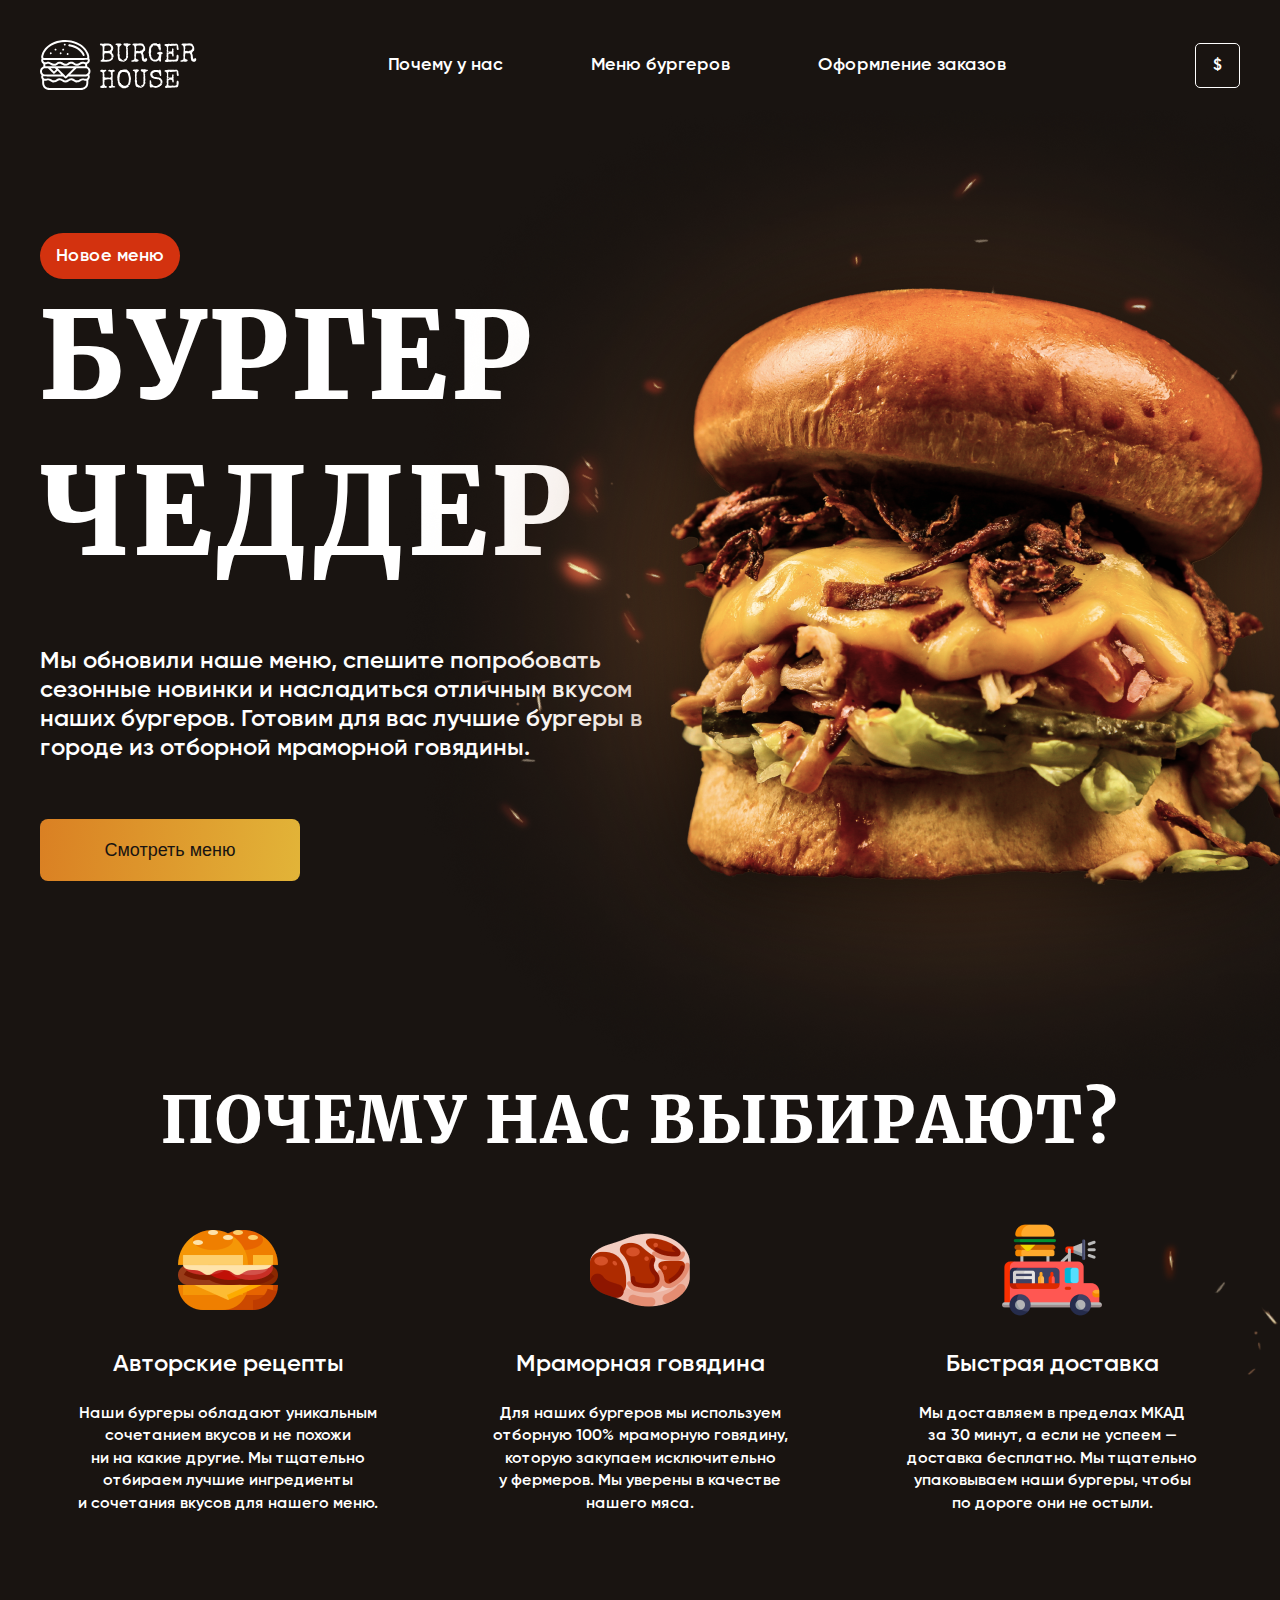
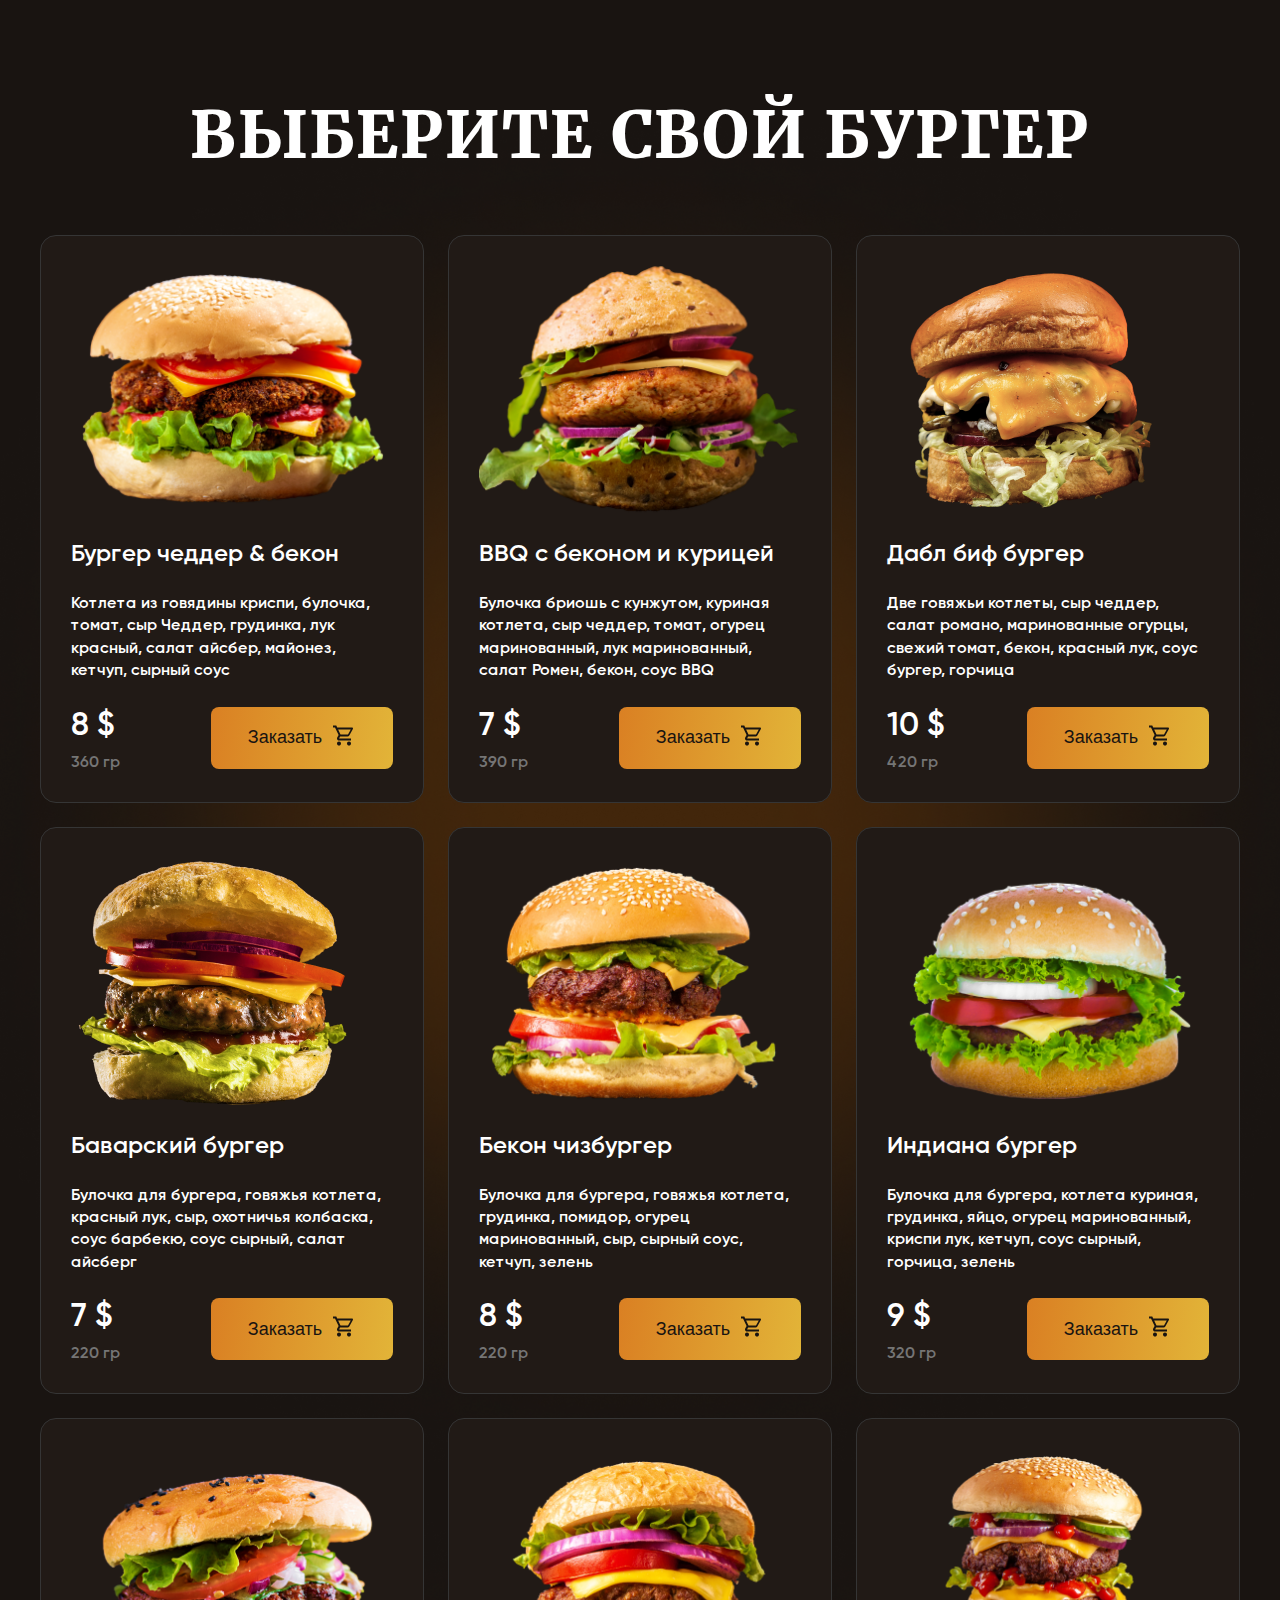
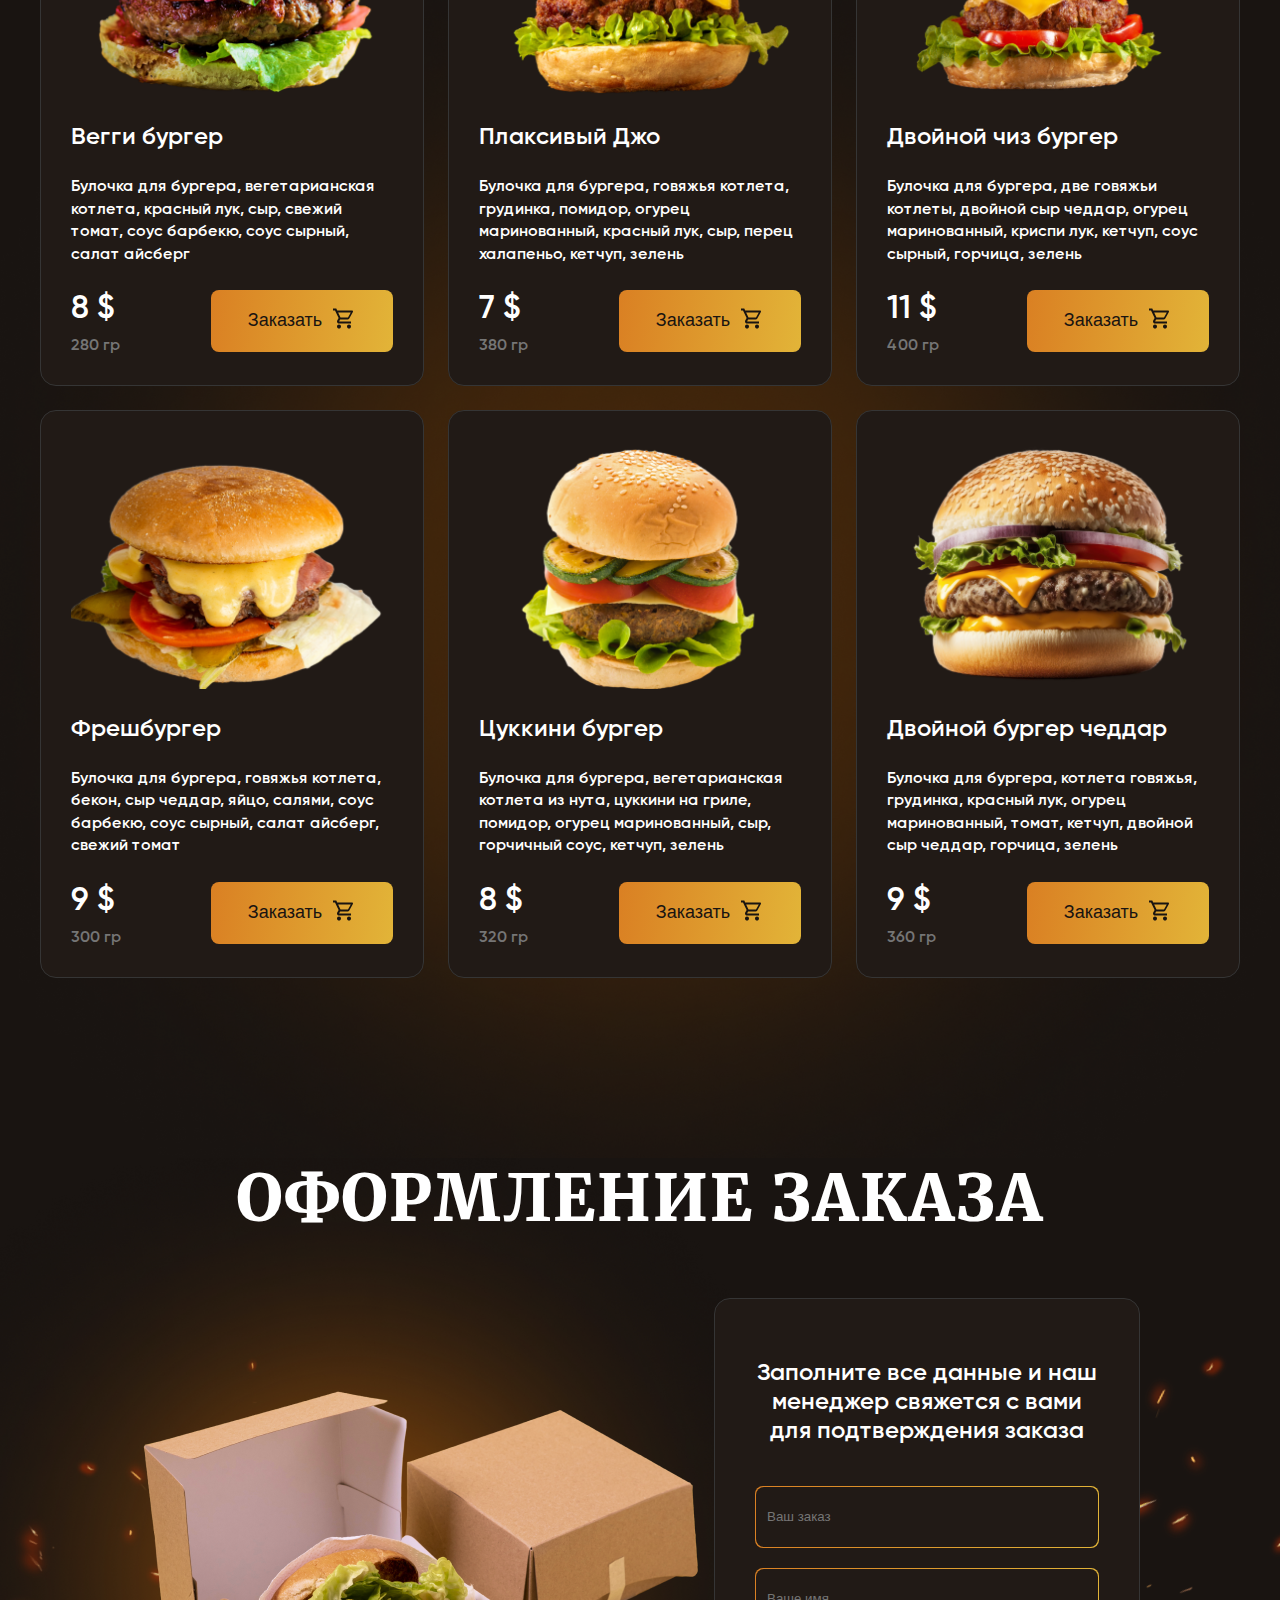
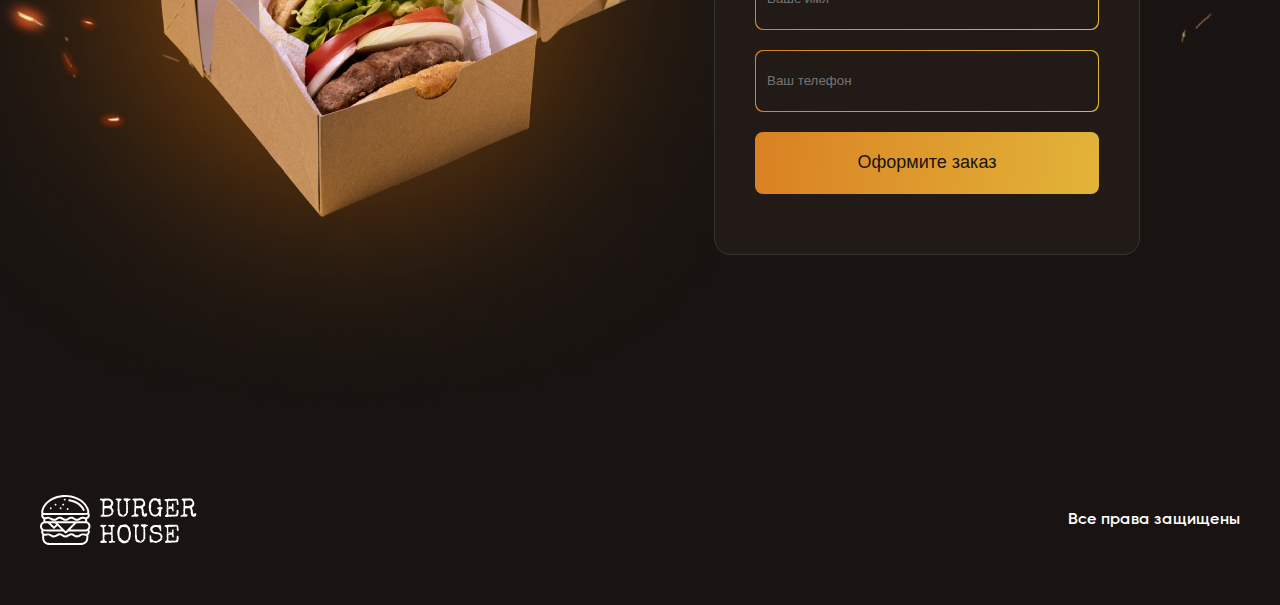
==== commit 84407aa6: "3 urok" ====
--- a/index.html
+++ b/index.html
@@ -80,7 +80,7 @@
             <div class="products-items">
                 <div class="products-item">
                     <div class="products-item-image">
-                        <img src="Images/7.png" alt="">
+                        <img src="Images/1.png" alt="">
                     </div>
                     <div class="products-item-title">Бургер чеддер & бекон</div>
                     <div class="products-item-text">
@@ -105,7 +105,7 @@
                 </div>                
                 <div class="products-item">
                     <div class="products-item-image">
-                        <img src="Images/8.png" alt="">
+                        <img src="Images/2.png" alt="">
                     </div>
                     <div class="products-item-title">BBQ с беконом и курицей</div>
                     <div class="products-item-text">
@@ -130,7 +130,7 @@
                 </div>
                 <div class="products-item">
                     <div class="products-item-image">
-                        <img src="Images/9.png" alt="">
+                        <img src="Images/3.png" alt="">
                     </div>
                     <div class="products-item-title">Дабл биф бургер</div>
                     <div class="products-item-text">
@@ -155,7 +155,7 @@
                 </div>
                 <div class="products-item">
                     <div class="products-item-image">
-                        <img src="Images/10.png" alt="">
+                        <img src="Images/4.png" alt="">
                     </div>
                     <div class="products-item-title">Баварский бургер</div>
                     <div class="products-item-text">
@@ -180,7 +180,7 @@
                 </div>
                 <div class="products-item">
                     <div class="products-item-image">
-                        <img src="Images/11.png" alt="">
+                        <img src="Images/5.png" alt="">
                     </div>
                     <div class="products-item-title">Бекон чизбургер</div>
                     <div class="products-item-text">
@@ -205,7 +205,7 @@
                 </div>
                 <div class="products-item">
                     <div class="products-item-image">
-                        <img src="Images/12.png" alt="">
+                        <img src="Images/6.png" alt="">
                     </div>
                     <div class="products-item-title">Индиана бургер</div>
                     <div class="products-item-text">
@@ -215,6 +215,156 @@
                         <div class="products-items-info">
                             <div class="products-item-price">9 $</div>
                             <div class="products-item-weight">320 гр</div>
+                        </div>
+                        <div class="products-item-action">
+                            <button class="button product-button">
+                                <span>Заказать</span>
+                                <span>
+                                    <svg xmlns="http://www.w3.org/2000/svg" width="24" height="25" viewBox="0 0 24 25" fill="none">
+                                        <path d="M17 18.5C17.5304 18.5 18.0391 18.7107 18.4142 19.0858C18.7893 19.4609 19 19.9696 19 20.5C19 21.0304 18.7893 21.5391 18.4142 21.9142C18.0391 22.2893 17.5304 22.5 17 22.5C16.4696 22.5 15.9609 22.2893 15.5858 21.9142C15.2107 21.5391 15 21.0304 15 20.5C15 19.39 15.89 18.5 17 18.5ZM1 2.5H4.27L5.21 4.5H20C20.2652 4.5 20.5196 4.60536 20.7071 4.79289C20.8946 4.98043 21 5.23478 21 5.5C21 5.67 20.95 5.84 20.88 6L17.3 12.47C16.96 13.08 16.3 13.5 15.55 13.5H8.1L7.2 15.13L7.17 15.25C7.17 15.3163 7.19634 15.3799 7.24322 15.4268C7.29011 15.4737 7.3537 15.5 7.42 15.5H19V17.5H7C6.46957 17.5 5.96086 17.2893 5.58579 16.9142C5.21071 16.5391 5 16.0304 5 15.5C5 15.15 5.09 14.82 5.24 14.54L6.6 12.09L3 4.5H1V2.5ZM7 18.5C7.53043 18.5 8.03914 18.7107 8.41421 19.0858C8.78929 19.4609 9 19.9696 9 20.5C9 21.0304 8.78929 21.5391 8.41421 21.9142C8.03914 22.2893 7.53043 22.5 7 22.5C6.46957 22.5 5.96086 22.2893 5.58579 21.9142C5.21071 21.5391 5 21.0304 5 20.5C5 19.39 5.89 18.5 7 18.5ZM16 11.5L18.78 6.5H6.14L8.5 11.5H16Z" fill="#191411"/>
+                                    </svg>
+                                </span>
+                            </button>
+                        </div>
+                    </div>
+                </div>
+                <div class="products-item">
+                    <div class="products-item-image">
+                        <img src="Images/7.png" alt="">
+                    </div>
+                    <div class="products-item-title">Вегги бургер</div>
+                    <div class="products-item-text">
+                        Булочка для бургера, вегетарианская котлета, красный лук, сыр, свежий томат, соус барбекю, соус сырный, салат айсберг
+                    </div>
+                    <div class="products-item-extra">
+                        <div class="products-items-info">
+                            <div class="products-item-price">8 $</div>
+                            <div class="products-item-weight">280 гр</div>
+                        </div>
+                        <div class="products-item-action">
+                            <button class="button product-button">
+                                <span>Заказать</span>
+                                <span>
+                                    <svg xmlns="http://www.w3.org/2000/svg" width="24" height="25" viewBox="0 0 24 25" fill="none">
+                                        <path d="M17 18.5C17.5304 18.5 18.0391 18.7107 18.4142 19.0858C18.7893 19.4609 19 19.9696 19 20.5C19 21.0304 18.7893 21.5391 18.4142 21.9142C18.0391 22.2893 17.5304 22.5 17 22.5C16.4696 22.5 15.9609 22.2893 15.5858 21.9142C15.2107 21.5391 15 21.0304 15 20.5C15 19.39 15.89 18.5 17 18.5ZM1 2.5H4.27L5.21 4.5H20C20.2652 4.5 20.5196 4.60536 20.7071 4.79289C20.8946 4.98043 21 5.23478 21 5.5C21 5.67 20.95 5.84 20.88 6L17.3 12.47C16.96 13.08 16.3 13.5 15.55 13.5H8.1L7.2 15.13L7.17 15.25C7.17 15.3163 7.19634 15.3799 7.24322 15.4268C7.29011 15.4737 7.3537 15.5 7.42 15.5H19V17.5H7C6.46957 17.5 5.96086 17.2893 5.58579 16.9142C5.21071 16.5391 5 16.0304 5 15.5C5 15.15 5.09 14.82 5.24 14.54L6.6 12.09L3 4.5H1V2.5ZM7 18.5C7.53043 18.5 8.03914 18.7107 8.41421 19.0858C8.78929 19.4609 9 19.9696 9 20.5C9 21.0304 8.78929 21.5391 8.41421 21.9142C8.03914 22.2893 7.53043 22.5 7 22.5C6.46957 22.5 5.96086 22.2893 5.58579 21.9142C5.21071 21.5391 5 21.0304 5 20.5C5 19.39 5.89 18.5 7 18.5ZM16 11.5L18.78 6.5H6.14L8.5 11.5H16Z" fill="#191411"/>
+                                    </svg>
+                                </span>
+                            </button>
+                        </div>
+                    </div>
+                </div>                
+                <div class="products-item">
+                    <div class="products-item-image">
+                        <img src="Images/8.png" alt="">
+                    </div>
+                    <div class="products-item-title">Плаксивый Джо</div>
+                    <div class="products-item-text">
+                        Булочка для бургера, говяжья котлета, грудинка, помидор, огурец маринованный, красный лук, сыр, перец халапеньо, кетчуп, зелень
+                    </div>
+                    <div class="products-item-extra">
+                        <div class="products-items-info">
+                            <div class="products-item-price">7 $</div>
+                            <div class="products-item-weight">380 гр</div>
+                        </div>
+                        <div class="products-item-action">
+                            <button class="button product-button">
+                                <span>Заказать</span>
+                                <span>
+                                    <svg xmlns="http://www.w3.org/2000/svg" width="24" height="25" viewBox="0 0 24 25" fill="none">
+                                        <path d="M17 18.5C17.5304 18.5 18.0391 18.7107 18.4142 19.0858C18.7893 19.4609 19 19.9696 19 20.5C19 21.0304 18.7893 21.5391 18.4142 21.9142C18.0391 22.2893 17.5304 22.5 17 22.5C16.4696 22.5 15.9609 22.2893 15.5858 21.9142C15.2107 21.5391 15 21.0304 15 20.5C15 19.39 15.89 18.5 17 18.5ZM1 2.5H4.27L5.21 4.5H20C20.2652 4.5 20.5196 4.60536 20.7071 4.79289C20.8946 4.98043 21 5.23478 21 5.5C21 5.67 20.95 5.84 20.88 6L17.3 12.47C16.96 13.08 16.3 13.5 15.55 13.5H8.1L7.2 15.13L7.17 15.25C7.17 15.3163 7.19634 15.3799 7.24322 15.4268C7.29011 15.4737 7.3537 15.5 7.42 15.5H19V17.5H7C6.46957 17.5 5.96086 17.2893 5.58579 16.9142C5.21071 16.5391 5 16.0304 5 15.5C5 15.15 5.09 14.82 5.24 14.54L6.6 12.09L3 4.5H1V2.5ZM7 18.5C7.53043 18.5 8.03914 18.7107 8.41421 19.0858C8.78929 19.4609 9 19.9696 9 20.5C9 21.0304 8.78929 21.5391 8.41421 21.9142C8.03914 22.2893 7.53043 22.5 7 22.5C6.46957 22.5 5.96086 22.2893 5.58579 21.9142C5.21071 21.5391 5 21.0304 5 20.5C5 19.39 5.89 18.5 7 18.5ZM16 11.5L18.78 6.5H6.14L8.5 11.5H16Z" fill="#191411"/>
+                                    </svg>
+                                </span>
+                            </button>
+                        </div>
+                    </div>
+                </div>
+                <div class="products-item">
+                    <div class="products-item-image">
+                        <img src="Images/9.png" alt="">
+                    </div>
+                    <div class="products-item-title">Двойной чиз бургер</div>
+                    <div class="products-item-text">
+                        Булочка для бургера, две говяжьи котлеты, двойной сыр чеддар, огурец маринованный, криспи лук, кетчуп, соус сырный, горчица, зелень
+                    </div>
+                    <div class="products-item-extra">
+                        <div class="products-items-info">
+                            <div class="products-item-price">11 $</div>
+                            <div class="products-item-weight">400 гр</div>
+                        </div>
+                        <div class="products-item-action">
+                            <button class="button product-button">
+                                <span>Заказать</span>
+                                <span>
+                                    <svg xmlns="http://www.w3.org/2000/svg" width="24" height="25" viewBox="0 0 24 25" fill="none">
+                                        <path d="M17 18.5C17.5304 18.5 18.0391 18.7107 18.4142 19.0858C18.7893 19.4609 19 19.9696 19 20.5C19 21.0304 18.7893 21.5391 18.4142 21.9142C18.0391 22.2893 17.5304 22.5 17 22.5C16.4696 22.5 15.9609 22.2893 15.5858 21.9142C15.2107 21.5391 15 21.0304 15 20.5C15 19.39 15.89 18.5 17 18.5ZM1 2.5H4.27L5.21 4.5H20C20.2652 4.5 20.5196 4.60536 20.7071 4.79289C20.8946 4.98043 21 5.23478 21 5.5C21 5.67 20.95 5.84 20.88 6L17.3 12.47C16.96 13.08 16.3 13.5 15.55 13.5H8.1L7.2 15.13L7.17 15.25C7.17 15.3163 7.19634 15.3799 7.24322 15.4268C7.29011 15.4737 7.3537 15.5 7.42 15.5H19V17.5H7C6.46957 17.5 5.96086 17.2893 5.58579 16.9142C5.21071 16.5391 5 16.0304 5 15.5C5 15.15 5.09 14.82 5.24 14.54L6.6 12.09L3 4.5H1V2.5ZM7 18.5C7.53043 18.5 8.03914 18.7107 8.41421 19.0858C8.78929 19.4609 9 19.9696 9 20.5C9 21.0304 8.78929 21.5391 8.41421 21.9142C8.03914 22.2893 7.53043 22.5 7 22.5C6.46957 22.5 5.96086 22.2893 5.58579 21.9142C5.21071 21.5391 5 21.0304 5 20.5C5 19.39 5.89 18.5 7 18.5ZM16 11.5L18.78 6.5H6.14L8.5 11.5H16Z" fill="#191411"/>
+                                    </svg>
+                                </span>
+                            </button>
+                        </div>
+                    </div>
+                </div>
+                <div class="products-item">
+                    <div class="products-item-image">
+                        <img src="Images/10.png" alt="">
+                    </div>
+                    <div class="products-item-title">Фрешбургер</div>
+                    <div class="products-item-text">
+                        Булочка для бургера, говяжья котлета, бекон, сыр чеддар, яйцо, салями, соус барбекю, соус сырный, салат айсберг, свежий томат
+                    </div>
+                    <div class="products-item-extra">
+                        <div class="products-items-info">
+                            <div class="products-item-price">9 $</div>
+                            <div class="products-item-weight">300 гр</div>
+                        </div>
+                        <div class="products-item-action">
+                            <button class="button product-button">
+                                <span>Заказать</span>
+                                <span>
+                                    <svg xmlns="http://www.w3.org/2000/svg" width="24" height="25" viewBox="0 0 24 25" fill="none">
+                                        <path d="M17 18.5C17.5304 18.5 18.0391 18.7107 18.4142 19.0858C18.7893 19.4609 19 19.9696 19 20.5C19 21.0304 18.7893 21.5391 18.4142 21.9142C18.0391 22.2893 17.5304 22.5 17 22.5C16.4696 22.5 15.9609 22.2893 15.5858 21.9142C15.2107 21.5391 15 21.0304 15 20.5C15 19.39 15.89 18.5 17 18.5ZM1 2.5H4.27L5.21 4.5H20C20.2652 4.5 20.5196 4.60536 20.7071 4.79289C20.8946 4.98043 21 5.23478 21 5.5C21 5.67 20.95 5.84 20.88 6L17.3 12.47C16.96 13.08 16.3 13.5 15.55 13.5H8.1L7.2 15.13L7.17 15.25C7.17 15.3163 7.19634 15.3799 7.24322 15.4268C7.29011 15.4737 7.3537 15.5 7.42 15.5H19V17.5H7C6.46957 17.5 5.96086 17.2893 5.58579 16.9142C5.21071 16.5391 5 16.0304 5 15.5C5 15.15 5.09 14.82 5.24 14.54L6.6 12.09L3 4.5H1V2.5ZM7 18.5C7.53043 18.5 8.03914 18.7107 8.41421 19.0858C8.78929 19.4609 9 19.9696 9 20.5C9 21.0304 8.78929 21.5391 8.41421 21.9142C8.03914 22.2893 7.53043 22.5 7 22.5C6.46957 22.5 5.96086 22.2893 5.58579 21.9142C5.21071 21.5391 5 21.0304 5 20.5C5 19.39 5.89 18.5 7 18.5ZM16 11.5L18.78 6.5H6.14L8.5 11.5H16Z" fill="#191411"/>
+                                    </svg>
+                                </span>
+                            </button>
+                        </div>
+                    </div>
+                </div>
+                <div class="products-item">
+                    <div class="products-item-image">
+                        <img src="Images/11.png" alt="">
+                    </div>
+                    <div class="products-item-title">Цуккини бургер</div>
+                    <div class="products-item-text">
+                        Булочка для бургера, вегетарианская котлета из нута, цуккини на гриле, помидор, огурец маринованный, сыр, горчичный соус, кетчуп, зелень
+                    </div>
+                    <div class="products-item-extra">
+                        <div class="products-items-info">
+                            <div class="products-item-price">8 $</div>
+                            <div class="products-item-weight">320 гр</div>
+                        </div>
+                        <div class="products-item-action">
+                            <button class="button product-button">
+                                <span>Заказать</span>
+                                <span>
+                                    <svg xmlns="http://www.w3.org/2000/svg" width="24" height="25" viewBox="0 0 24 25" fill="none">
+                                        <path d="M17 18.5C17.5304 18.5 18.0391 18.7107 18.4142 19.0858C18.7893 19.4609 19 19.9696 19 20.5C19 21.0304 18.7893 21.5391 18.4142 21.9142C18.0391 22.2893 17.5304 22.5 17 22.5C16.4696 22.5 15.9609 22.2893 15.5858 21.9142C15.2107 21.5391 15 21.0304 15 20.5C15 19.39 15.89 18.5 17 18.5ZM1 2.5H4.27L5.21 4.5H20C20.2652 4.5 20.5196 4.60536 20.7071 4.79289C20.8946 4.98043 21 5.23478 21 5.5C21 5.67 20.95 5.84 20.88 6L17.3 12.47C16.96 13.08 16.3 13.5 15.55 13.5H8.1L7.2 15.13L7.17 15.25C7.17 15.3163 7.19634 15.3799 7.24322 15.4268C7.29011 15.4737 7.3537 15.5 7.42 15.5H19V17.5H7C6.46957 17.5 5.96086 17.2893 5.58579 16.9142C5.21071 16.5391 5 16.0304 5 15.5C5 15.15 5.09 14.82 5.24 14.54L6.6 12.09L3 4.5H1V2.5ZM7 18.5C7.53043 18.5 8.03914 18.7107 8.41421 19.0858C8.78929 19.4609 9 19.9696 9 20.5C9 21.0304 8.78929 21.5391 8.41421 21.9142C8.03914 22.2893 7.53043 22.5 7 22.5C6.46957 22.5 5.96086 22.2893 5.58579 21.9142C5.21071 21.5391 5 21.0304 5 20.5C5 19.39 5.89 18.5 7 18.5ZM16 11.5L18.78 6.5H6.14L8.5 11.5H16Z" fill="#191411"/>
+                                    </svg>
+                                </span>
+                            </button>
+                        </div>
+                    </div>
+                </div>
+                <div class="products-item">
+                    <div class="products-item-image">
+                        <img src="Images/12.png" alt="">
+                    </div>
+                    <div class="products-item-title">Двойной бургер чеддар</div>
+                    <div class="products-item-text">
+                        Булочка для бургера, котлета говяжья, грудинка, красный лук, огурец маринованный, томат, кетчуп, двойной сыр чеддар, горчица, зелень
+                    </div>
+                    <div class="products-item-extra">
+                        <div class="products-items-info">
+                            <div class="products-item-price">9 $</div>
+                            <div class="products-item-weight">360 гр</div>
                         </div>
                         <div class="products-item-action">
                             <button class="button product-button">
